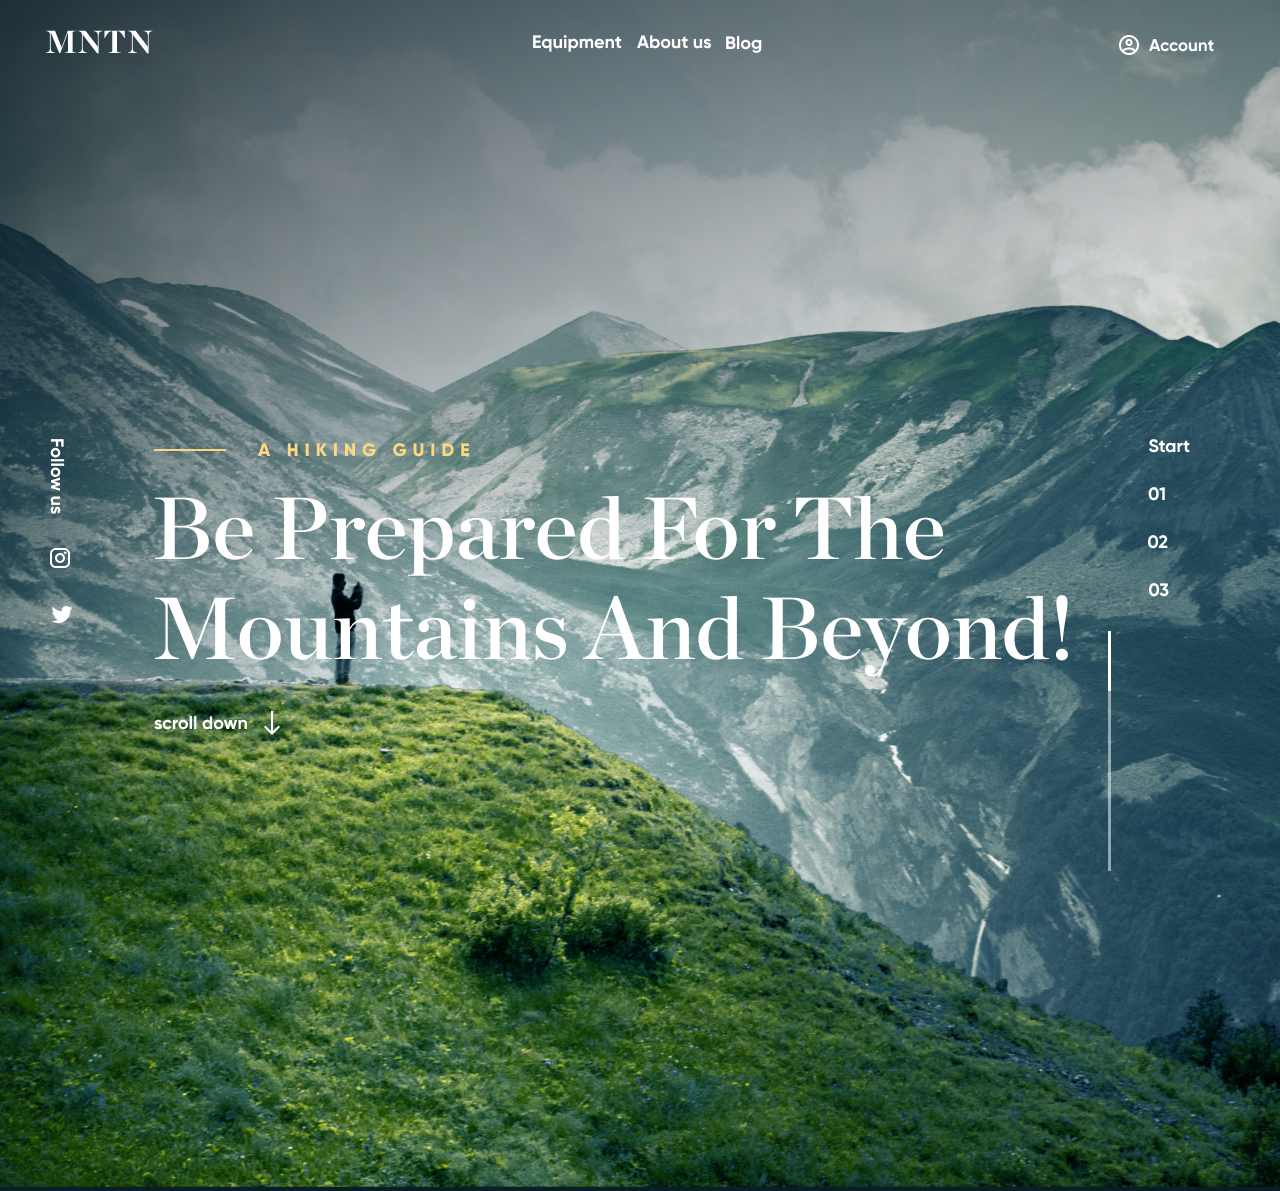
==== index.html @ 8c49572c "avance" ====
<!DOCTYPE html>
<html lang="en">
<head>
    <meta charset="UTF-8">
    <meta name="viewport" content="width=device-width, initial-scale=1.0">
    <title>MNTN</title>
    <link rel="stylesheet" href="./Styles/styles.css">
</head>
<body>

    <header>
        
        <!-- aquí va el logo MNTN  -->
        <!-- <span>Logo</span> -->  
        <!--    <img src="./Assests/img/logo.png" alt="Logo"> -->
        
        <div class="logo">
            <img src="./Assests/img/Logo.png" alt="Logo">
        </div>

        
        <!-- barra navegacion-->
        <nav>
            <!--    <span>Equipment</span> -->
            <!--    <span>About us</span>  -->
            <!-- <span>Blog</span> -->
            <ul>
                <li><img src="./Assests/img/Equipment0.png" alt="Equipment"></li>
                <li><img src="./Assests/img/About us.png" alt="About us"></li>
                <li><img src="./Assests/img/Blog.png" alt="Blog"></li>
            </ul>
        </nav>
        


        <div class="cuenta">
            <span>
                <img src="./Assests/img/Account.png" alt="ACCOUNT">
            </span>
        </div>
       
    </header>
      
    <section class="content">
        <div class="social">
            <ul>
                <li><img src="./Assests/img/Follow us.png" alt="Follow us"></li>
                <li><img src="./Assests/img/Vector.png" alt="Instagram"></li>
                <li><img src="./Assests/img/twitter.png" alt="Twitter"></li>
            </ul>
        </div>

        <div class="mensaje">
            <ul>
                <li><img src="./Assests/img/Group 17.png" alt="A Hiking Guide"></li>
                <li><img src="./Assests/img/Be prepared for the Mountains and beyond!.png" alt="Beprepared"></li>
                <li><img src="./Assests/img/Group 7.png" alt="scroll down"> </li>
            </ul>
        </div>

        <div class="secciones">
            <ul>
                <li><img src="./Assests/img/Start.png" alt="start"></li>
                <li><img src="./Assests/img/01.png" alt="01"></li>
                <li><img src="./Assests/img/02.png" alt="02"></li>
                <li><img src="./Assests/img/03.png" alt="03"></li>
            </ul>
            <img src="./Assests/img/Slider.png" alt="slider">
        </div>


    </section>


    <section class="fondo">
        <img class="cielo" src="./Assests/img/HG.png" alt="Cielo">
        <img class="montana" src="./Assests/img/MG.png" alt="Mountain">
        <img class="grama" src="./Assests/img/VG.png" alt="Grama">
        <img class="sombra"  src="./Assests/img/BG Hero.png" alt="sombra"> 
    </section>



    <footer>

    </footer>
</body>
</html>
---- Styles/styles.css ----
body{
    margin: 0;
    padding: 0;
    background-color: #0B1D26;

}

header{
    display: flex;
    flex-direction: row;
    justify-content: space-between;
    /*margin-top: 35px;*/
    width: 100%;
    position: relative;
    z-index: 2;
}

.logo{
  margin-left: 45px; 
  margin-top: 30px;
}

nav ul{
    display: flex;
    flex-direction: row;
    list-style: none;
    margin-top: 35px;
    }

nav ul li{
    display: inline-block;
    margin-right: 15px;
}


.cuenta{
    display: flex;
    flex-direction: row;
    margin-top: 33px;
    margin-right: 65px;
}

.content{
    display: flex;
    flex-direction: row;
    justify-content: space-between;
    width: 100;
    position: relative;
    margin-top: 350px;
    z-index: 2;
}

.social ul li{
    margin-left: 10px; 
    margin-bottom: 30px;
    list-style: none;
}

.mensaje ul li{
    margin-bottom: 30px;
    list-style: none;
}


.secciones ul li{
    margin-bottom: 30px;
    margin-right: 90px;
    list-style: none;
}

.fondo{
    position: relative;
    margin-top: -900px;
    z-index: 0;
}
.cielo{
    position: relative;
    margin-top: -100px;
    width: 100%;
}

.montana{
    margin-top: -400px;
    width: 100%;
}

.grama{
    margin-top: -724px;
    width: 100%;
}

.cielo, .montana, .grama{
    position: relative;
    z-index: 0;
}

.sombra{
    position: absolute;
    top: 0;
    left: 0;
    z-index: 0;
    width: 100%;
}
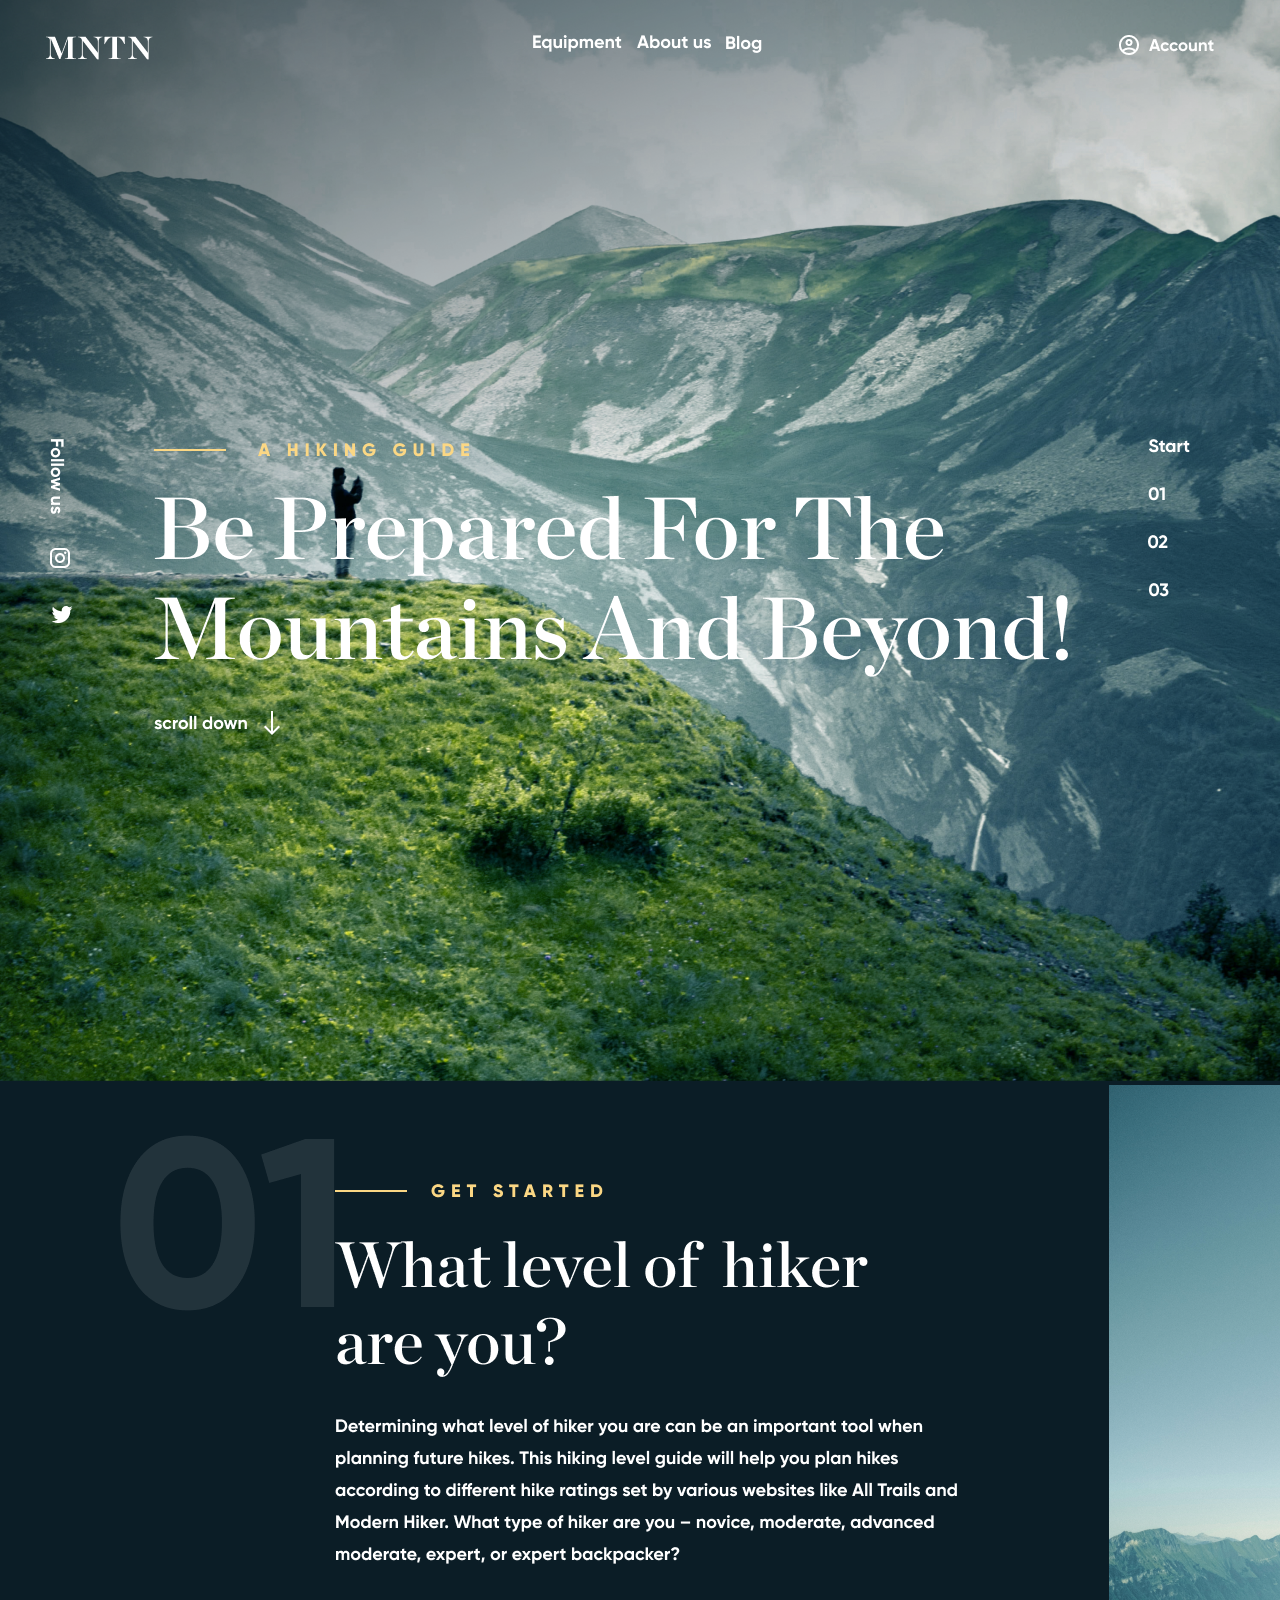
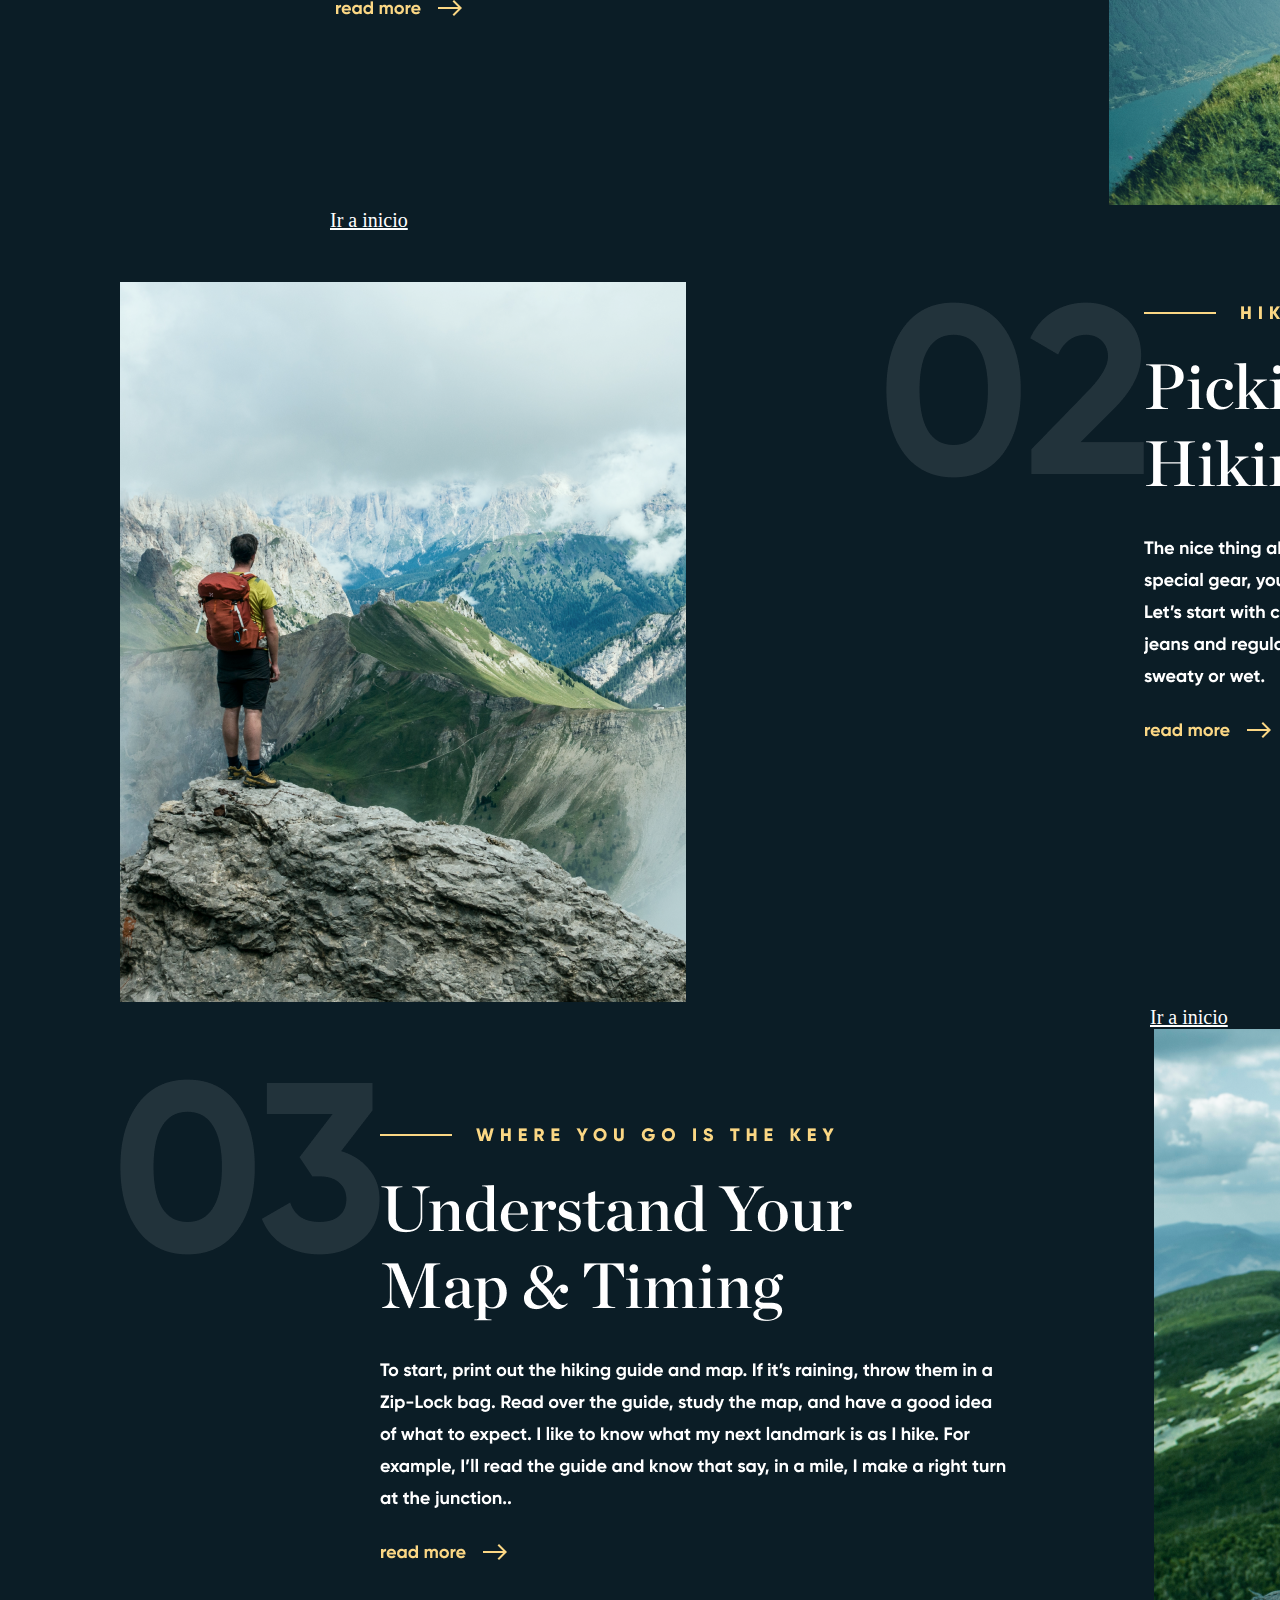
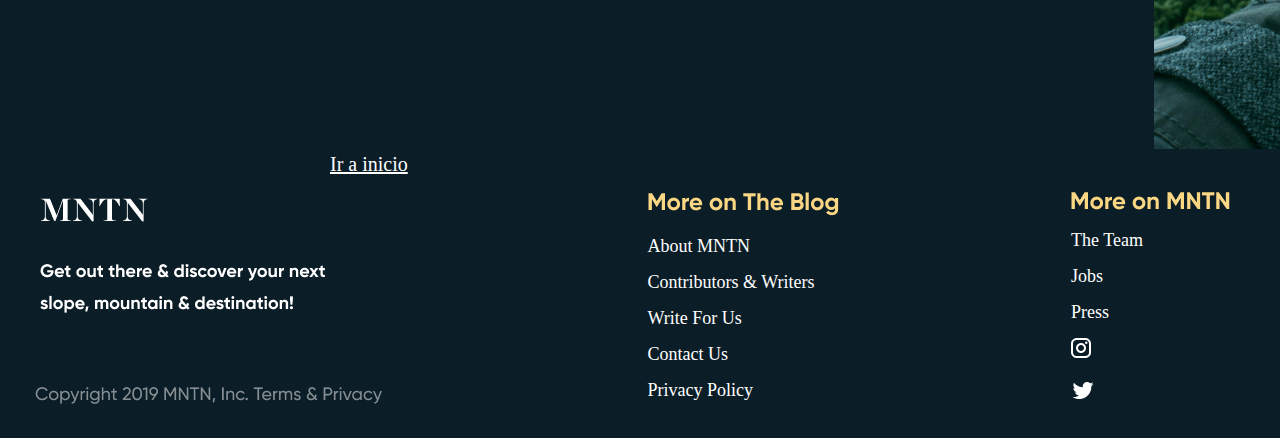
==== commit ccc4510f: "ultimos cambios" ====
--- a/index.html
+++ b/index.html
@@ -1,32 +1,28 @@
 <!DOCTYPE html>
-<html lang="en">
+<html lang="es">
 <head>
     <meta charset="UTF-8">
     <meta name="viewport" content="width=device-width, initial-scale=1.0">
     <title>MNTN</title>
+
+    <link rel="shortcut icon" href="./Assests/img/favicon.ico" type="image/x-icon">
     <link rel="stylesheet" href="./Styles/styles.css">
 </head>
+
 <body>
 
     <header>
-        
-        <!-- aquí va el logo MNTN  -->
-        <!-- <span>Logo</span> -->  
-        <!--    <img src="./Assests/img/logo.png" alt="Logo"> -->
-        
+                       
         <div class="logo">
             <img src="./Assests/img/Logo.png" alt="Logo">
         </div>
-
         
         <!-- barra navegacion-->
         <nav>
-            <!--    <span>Equipment</span> -->
-            <!--    <span>About us</span>  -->
-            <!-- <span>Blog</span> -->
+            
             <ul>
-                <li><img src="./Assests/img/Equipment0.png" alt="Equipment"></li>
-                <li><img src="./Assests/img/About us.png" alt="About us"></li>
+                <li><a href="./equipment.html"><img src="./Assests/img/Equipment0.png" alt="Equipment"></a></li>
+                <li><a href="./about.html"><img src="./Assests/img/About us.png" alt="About us"></a></li>
                 <li><img src="./Assests/img/Blog.png" alt="Blog"></li>
             </ul>
         </nav>
@@ -45,8 +41,8 @@
         <div class="social">
             <ul>
                 <li><img src="./Assests/img/Follow us.png" alt="Follow us"></li>
-                <li><img src="./Assests/img/Vector.png" alt="Instagram"></li>
-                <li><img src="./Assests/img/twitter.png" alt="Twitter"></li>
+                <li> <a href="https://www.instagram.com/" target="_blank"> <img src="./Assests/img/Vector.png" alt="Instagram"></a> </li> 
+                <li><a href="https://twitter.com/?lang=es" target="_blank"><img src="./Assests/img/twitter.png" alt="Twitter"></a></li>
             </ul>
         </div>
 
@@ -58,14 +54,14 @@
             </ul>
         </div>
 
+        
         <div class="secciones">
             <ul>
                 <li><img src="./Assests/img/Start.png" alt="start"></li>
-                <li><img src="./Assests/img/01.png" alt="01"></li>
-                <li><img src="./Assests/img/02.png" alt="02"></li>
-                <li><img src="./Assests/img/03.png" alt="03"></li>
+                <li><a href="#uno"><img src="./Assests/img/01.png" alt="01"></a></li>
+                <li><a href="#dos"><img src="./Assests/img/02.png" alt="02"></a></li>
+                <li><a href="#tres"><img src="./Assests/img/03.png" alt="03"></a></li>
             </ul>
-            <img src="./Assests/img/Slider.png" alt="slider">
         </div>
 
 
@@ -79,10 +75,89 @@
         <img class="sombra"  src="./Assests/img/BG Hero.png" alt="sombra"> 
     </section>
 
+    <section id="uno"class="principal">
+        <div class="imagen1">
+            <img src="./Assests/img/01 Equipment.png" alt="01">
+        </div>
+        <div class="imagen2">
+            <img src="./Assests/img/01 Content.png" alt="01 contenido">
+        </div>
+        <div class="imagen3">
+            <img src="./Assests/img/01 01.png" alt="02">
+        </div>
+    </section>
 
+    <div class="ir">
+        <a href="#">Ir a inicio</a>
+    </div>
+        
+     
 
+    <section id="dos"class="principal2">
+        <div class="imagen21">
+            <img src="./Assests/img/0202.png" alt="02">
+        </div>
+        <div class="imagen22">
+            <img src="./Assests/img/02 Equipment.png" alt="02">
+        </div>
+        <div class="imagen23">
+            <img src="./Assests/img/02 Content.png" alt="02 contenido">
+        </div>   
+    </section>
+
+    <div class="ir2">
+        <a href="#">Ir a inicio</a>
+    </div>
+
+    <section id="tres"class="principal3">
+        <div class="imagen31">
+            <img src="./Assests/img/03 Equipment.png" alt="03">
+        </div>
+        <div class="imagen32">
+            <img src="./Assests/img/03 Content.png" alt="03 contenido">
+        </div>
+        <div class="imagen33">
+            <img src="./Assests/img/0303.png" alt="03">
+        </div>
+    </section>
+
+    <div class="ir">
+        <a href="#">Ir a inicio</a>
+    </div>
+
+    
     <footer>
+        <div class="copyright">
+            <ul>
+                <li><img src="./Assests/img/Logo.png" alt="Logo"></li>
+                <li><img src="./Assests/img/Get out there & discover your next slope, mountain & destination!.png" alt="Get out"></li>
+            </ul>
+            <img class="privacy" src="./Assests/img/Copyright 2019 MNTN, Inc. Terms & Privacy.png" alt="Copyright"></li>
+        </div>
 
+        <div class="Moreontheblog">
+            <ul>
+                <li><img src="./Assests/img/More on The Blog.png" alt="Moreon the blog"></li>
+                <li>About MNTN</li>
+                <li>Contributors & Writers</li>
+                <li>Write For Us</li>
+                <li>Contact Us</li>
+                <li>Privacy Policy</li>
+            </ul>
+        </div>
+
+        <div class="MoreonMNTN">
+            <ul>
+                <li><img src="./Assests/img/More on MNTN.png" alt="More on MNTN"></li>
+                <li>The Team</li>
+                <li>Jobs</li>
+                <li>Press</li>
+                <li> <a href="https://www.instagram.com/" target="_blank"> <img src="./Assests/img/Vector.png" alt="Instagram"></a> </li> 
+                <li><a href="https://twitter.com/?lang=es" target="_blank"><img src="./Assests/img/twitter.png" alt="Twitter"></a></li>
+            </ul>
+        </div>
     </footer>
+
 </body>
+
 </html>--- a/Styles/styles.css
+++ b/Styles/styles.css
@@ -102,3 +102,124 @@
     width: 100%;
 }
 
+
+footer{
+display: flex;
+flex-direction: row;
+justify-content:space-between;
+}
+
+.copyright ul li{
+    margin-bottom: 30px;
+    margin-right: 90px;
+    list-style: none;
+}
+
+
+.Moreontheblog ul li{
+    padding-bottom: 15px ;
+    color: white;     
+    font-size: 18px ;
+    list-style: none;
+}
+
+.MoreonMNTN ul li{
+   padding-bottom: 15px ;
+   margin-right: 50px;
+   color: white;
+   font-size: 18px ;
+   list-style: none;
+}
+
+.privacy{
+margin-left: 35px;
+margin-top: 40px;
+}
+
+.principal{
+    display: flex;
+    margin-left: 60px;
+    max-width: 100%;
+}
+
+.imagen1 {
+    margin-top: 50px;
+    margin-left: 60px; 
+}
+
+.imagen2 {
+    position: relative;
+    margin-right: 20px ;
+    top: 95px;
+}
+
+.imagen3 {
+    margin-left: 10%/* Coloca la imagen 3 a la derecha de la imagen 2 */
+}
+
+
+.principal2{
+    display: flex;
+    margin-left: 60px;
+    max-width: 100%;
+}
+      
+.imagen21 {
+    margin-top: 50px;
+    margin-left: 60px; 
+}
+      
+.imagen22 {
+    position: relative;
+    margin-top: 70px;
+    margin-left: 200px;
+}
+      
+.imagen23 {
+    margin-top: 70px;
+    margin-right: 50px ;
+}
+
+.principal3{
+    display: flex;
+    margin-left: 60px;
+    max-width: 100%;
+   }
+          
+.imagen31 {
+    margin-top: 50px;
+    margin-left: 60px; 
+}
+          
+.imagen32 {
+    position: relative;
+    margin-right: 20px ;
+    top: 95px;
+}
+
+.imagen33 {
+   margin-left: 10%/* Coloca la imagen 3 a la derecha de la imagen 2 */
+
+}
+
+.ir a{
+    margin-left:  330px;
+    color: white;
+    font-size: 20px ;
+    transition: background-color 0.3s; 
+}
+
+.ir a:hover {
+    background-color: #0056b3; /* Cambia el color de fondo al pasar el ratón por encima */
+}
+
+.ir2 a{
+    margin-left: 1150px;
+    color: white;
+    font-size: 20px ;
+    transition: background-color 0.3s; 
+}
+
+.ir2 a:hover {
+    background-color: #0056b3; /* Cambia el color de fondo al pasar el ratón por encima */
+}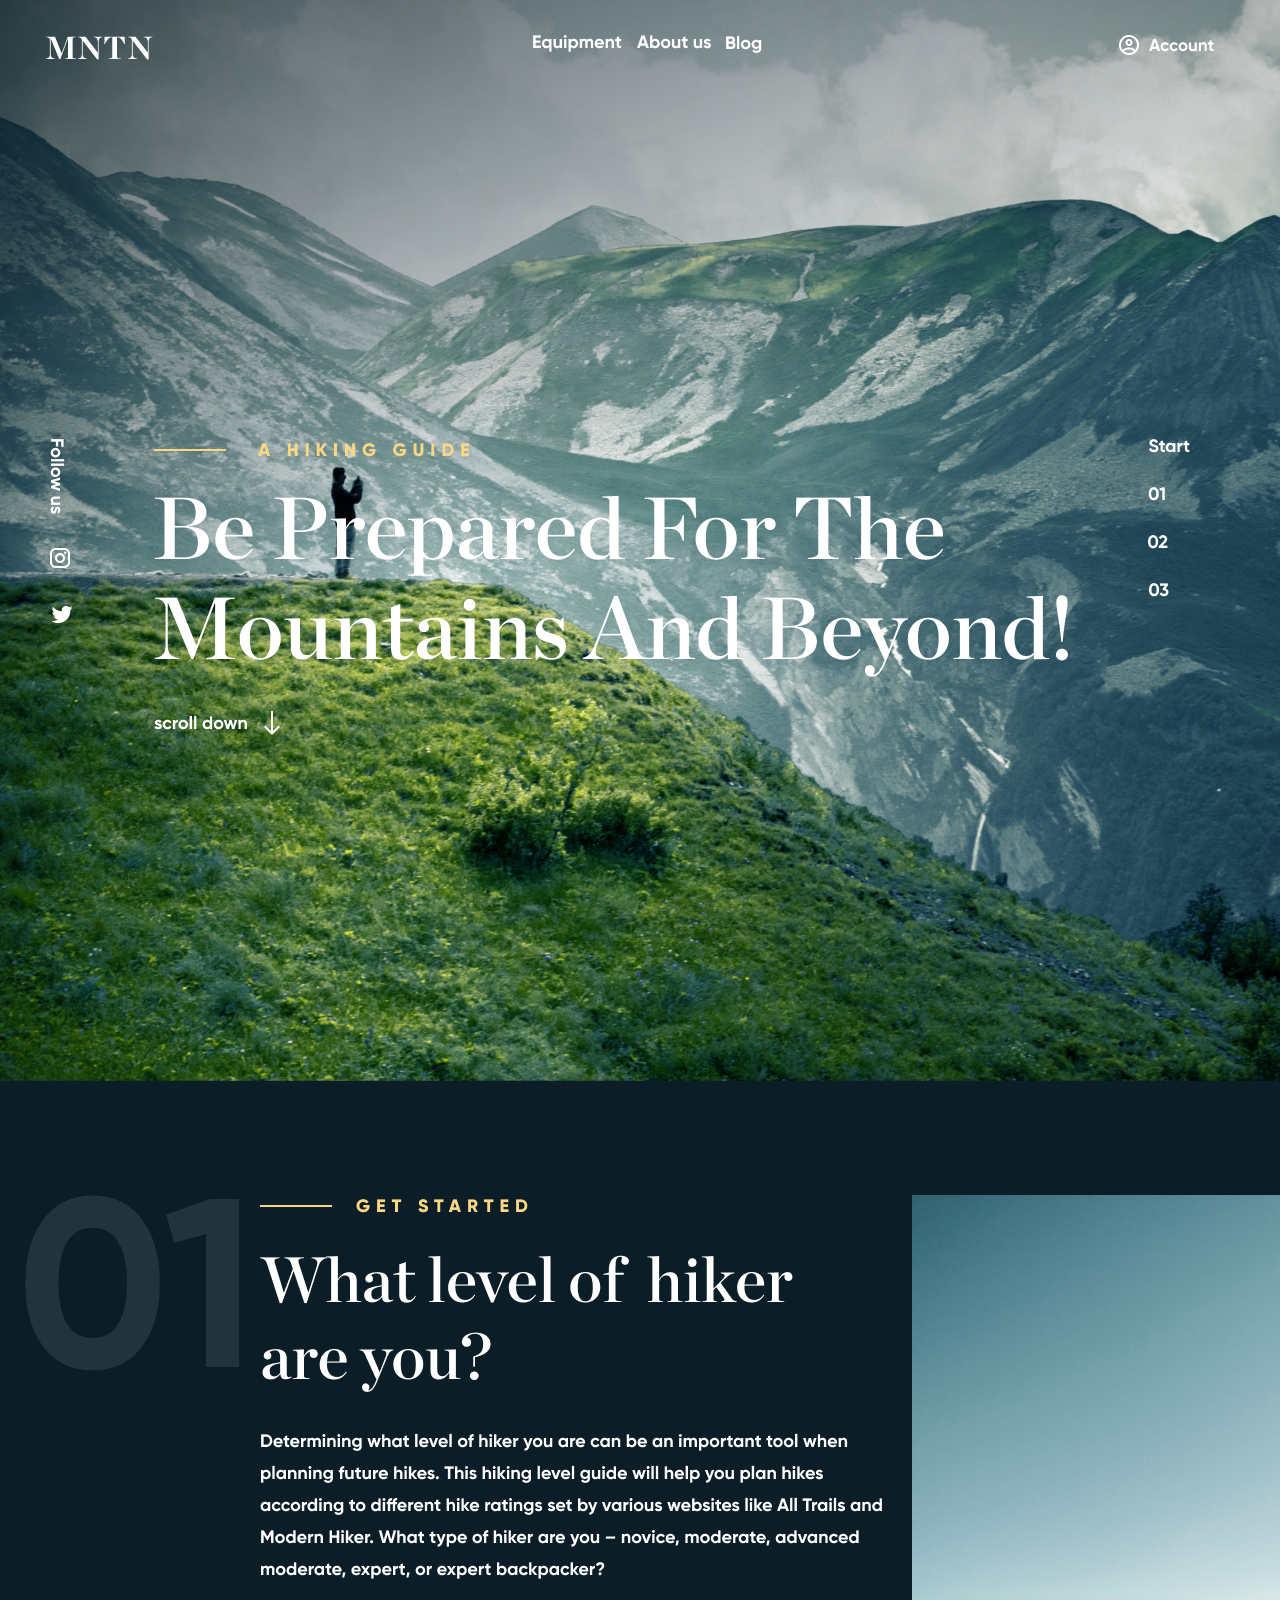
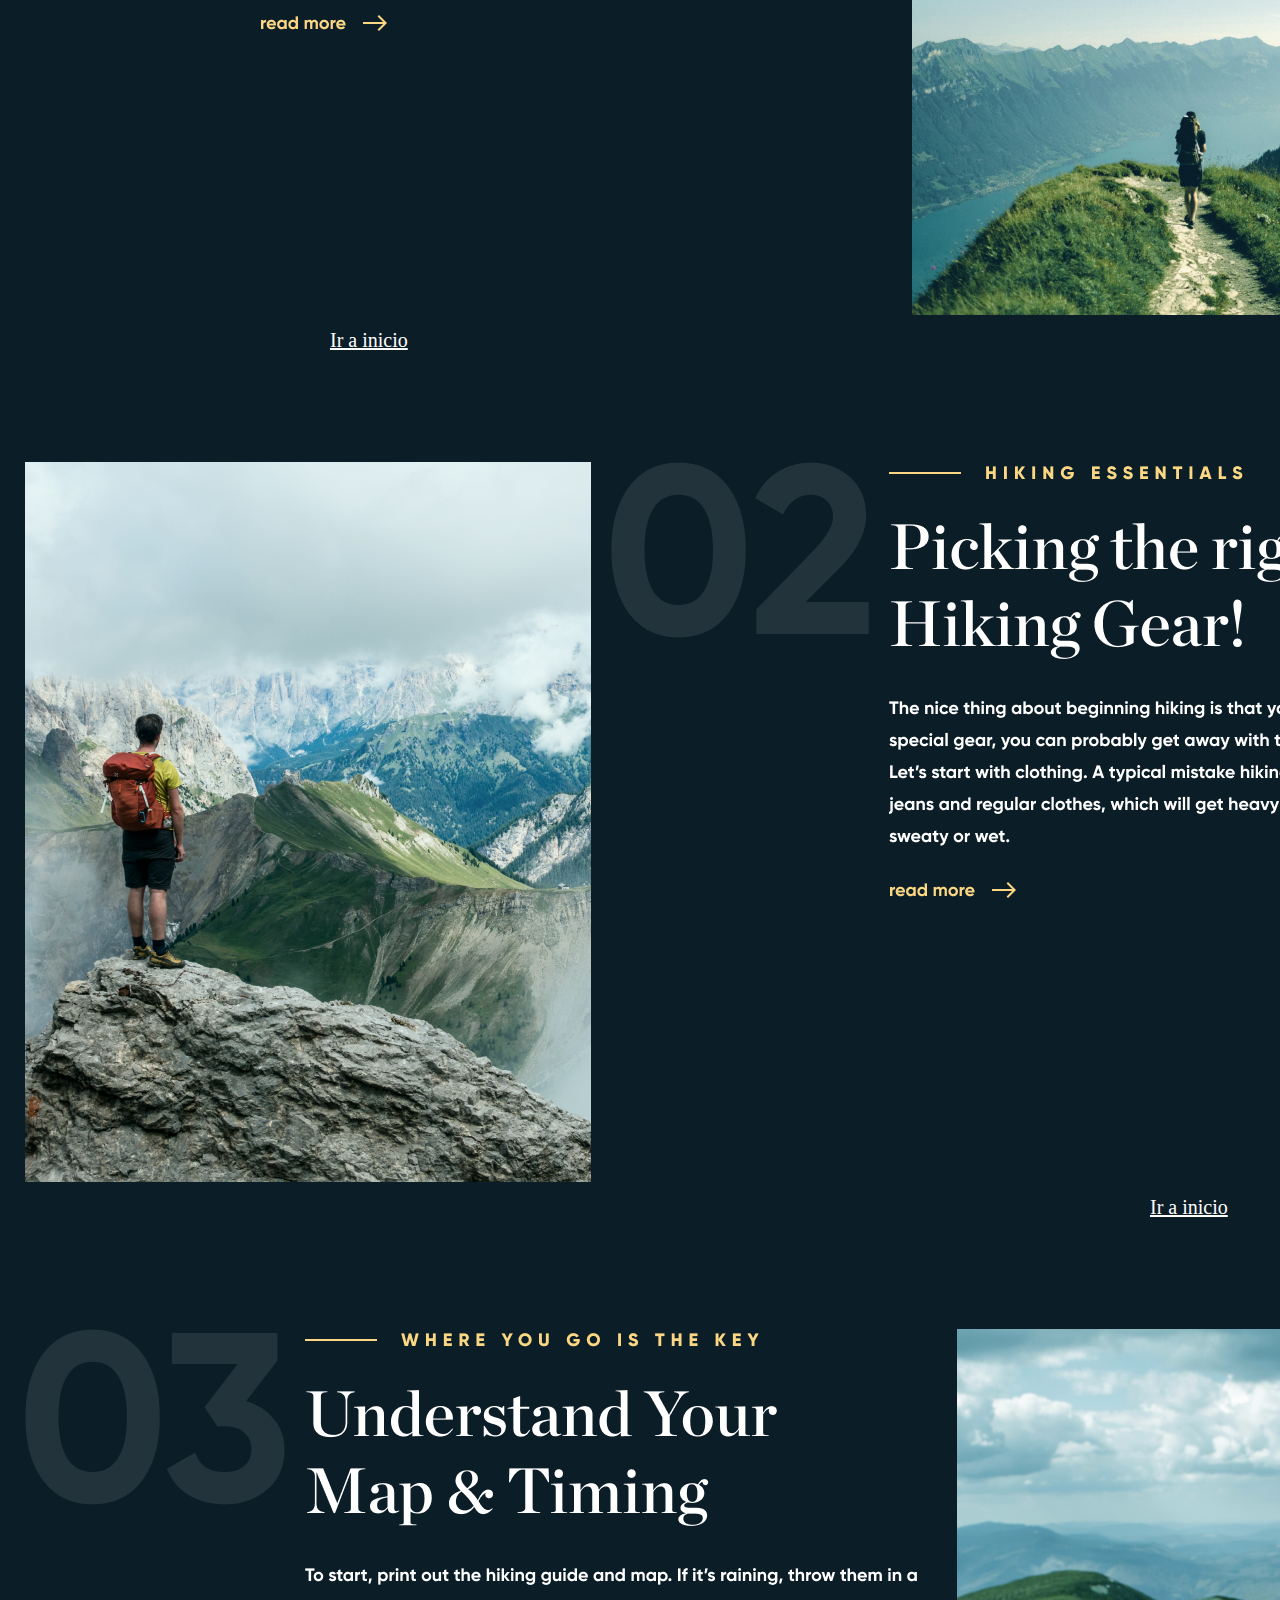
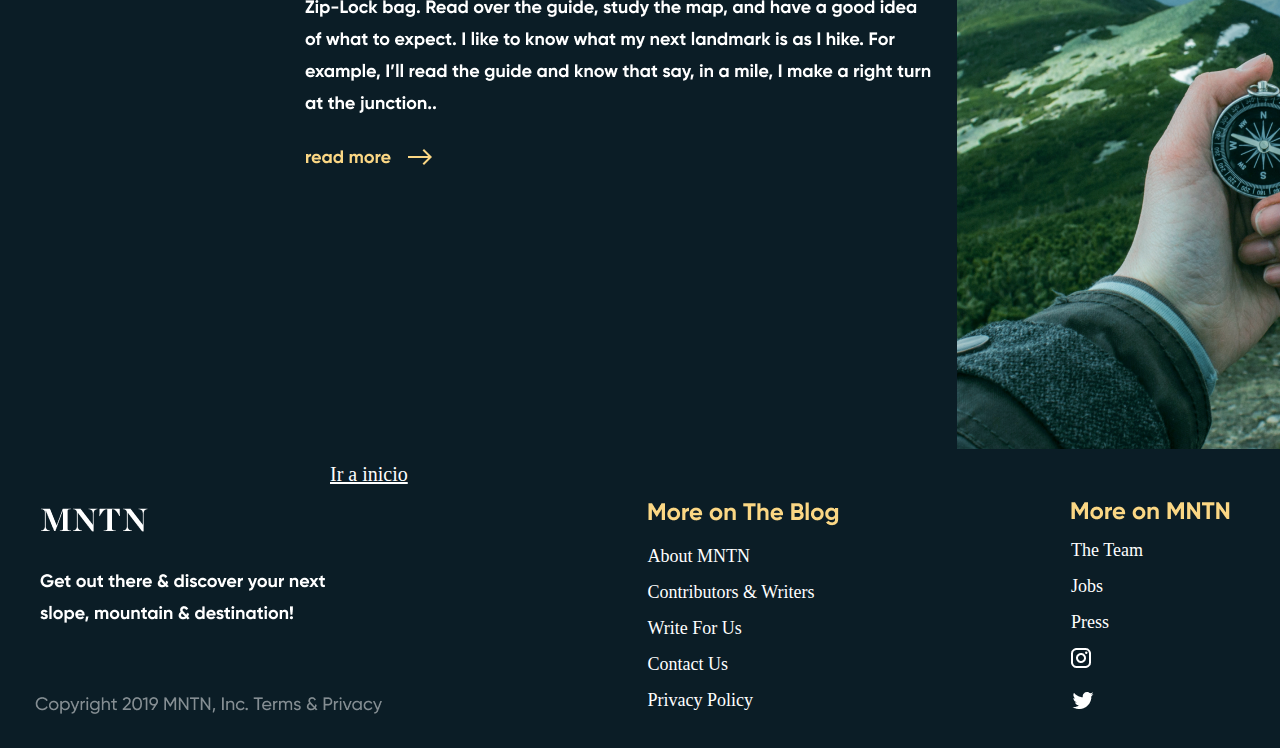
==== commit a22977d5: "Entrega feliz" ====
--- a/index.html
+++ b/index.html
@@ -75,15 +75,17 @@
         <img class="sombra"  src="./Assests/img/BG Hero.png" alt="sombra"> 
     </section>
 
-    <section id="uno"class="principal">
-        <div class="imagen1">
-            <img src="./Assests/img/01 Equipment.png" alt="01">
-        </div>
-        <div class="imagen2">
-            <img src="./Assests/img/01 Content.png" alt="01 contenido">
-        </div>
-        <div class="imagen3">
-            <img src="./Assests/img/01 01.png" alt="02">
+    <section id="uno" class="principal">
+        <div class="principalinterno">
+            <div class="imagen1">
+                <img src="./Assests/img/01 Equipment.png" alt="01">
+            </div>
+            <div class="imagen2">
+                 <img src="./Assests/img/01 Content.png" alt="01 contenido">
+            </div>
+            <div class="imagen3">
+                <img src="./Assests/img/01 01.png" alt="02">
+            </div>
         </div>
     </section>
 
@@ -94,15 +96,17 @@
      
 
     <section id="dos"class="principal2">
-        <div class="imagen21">
-            <img src="./Assests/img/0202.png" alt="02">
+        <div class="principalinterno2">
+            <div class="imagen21">
+                 <img src="./Assests/img/0202.png" alt="02">
+            </div>
+            <div class="imagen22">
+                <img src="./Assests/img/02 Equipment.png" alt="02">
+            </div>
+            <div class="imagen23">
+                 <img src="./Assests/img/02 Content.png" alt="02 contenido">
+            </div>   
         </div>
-        <div class="imagen22">
-            <img src="./Assests/img/02 Equipment.png" alt="02">
-        </div>
-        <div class="imagen23">
-            <img src="./Assests/img/02 Content.png" alt="02 contenido">
-        </div>   
     </section>
 
     <div class="ir2">
@@ -110,14 +114,16 @@
     </div>
 
     <section id="tres"class="principal3">
-        <div class="imagen31">
-            <img src="./Assests/img/03 Equipment.png" alt="03">
-        </div>
-        <div class="imagen32">
-            <img src="./Assests/img/03 Content.png" alt="03 contenido">
-        </div>
-        <div class="imagen33">
-            <img src="./Assests/img/0303.png" alt="03">
+        <div class="principalinterno3">
+            <div class="imagen31">
+                <img src="./Assests/img/03 Equipment.png" alt="03">
+            </div>
+            <div class="imagen32">
+                <img src="./Assests/img/03 Content.png" alt="03 contenido">
+            </div>
+            <div class="imagen33">
+                <img src="./Assests/img/0303.png" alt="03">
+            </div>
         </div>
     </section>
 
--- a/Styles/styles.css
+++ b/Styles/styles.css
@@ -137,70 +137,69 @@
 }
 
 .principal{
-    display: flex;
-    margin-left: 60px;
-    max-width: 100%;
-}
-
-.imagen1 {
-    margin-top: 50px;
-    margin-left: 60px; 
-}
-
-.imagen2 {
-    position: relative;
-    margin-right: 20px ;
-    top: 95px;
-}
-
-.imagen3 {
-    margin-left: 10%/* Coloca la imagen 3 a la derecha de la imagen 2 */
-}
+ width: 100%;
+ display: inline-flex;
+ margin-top: 100px;
+}
+
+
+.principalinterno{
+    display:flex;
+    width: 100%;
+    margin-right: 15px;
+    margin-left: 15px;
+}
+
+
+.imagen1, .imagen2, .imagen3{
+    flex: 1;
+    padding: 10px;
+    width: 100%;
+}
+
 
 
 .principal2{
-    display: flex;
-    margin-left: 60px;
-    max-width: 100%;
-}
-      
-.imagen21 {
-    margin-top: 50px;
-    margin-left: 60px; 
-}
-      
-.imagen22 {
-    position: relative;
-    margin-top: 70px;
-    margin-left: 200px;
-}
-      
-.imagen23 {
-    margin-top: 70px;
-    margin-right: 50px ;
+    width: 100%;
+    display: inline-flex;
+    margin-top: 100px;
+   
+}
+
+.principalinterno2{
+    display:flex;
+    width: 100%;
+    margin-right: 15px;
+    margin-left: 15px;
+}
+
+.imagen21, .imagen22, .imagen23{
+    flex: 1;
+    padding: 10px;
+    width: 100%;
 }
 
 .principal3{
-    display: flex;
-    margin-left: 60px;
-    max-width: 100%;
-   }
-          
-.imagen31 {
-    margin-top: 50px;
-    margin-left: 60px; 
-}
-          
-.imagen32 {
-    position: relative;
-    margin-right: 20px ;
-    top: 95px;
-}
-
-.imagen33 {
-   margin-left: 10%/* Coloca la imagen 3 a la derecha de la imagen 2 */
-
-}
+    width: 100%;
+    display: inline-flex;
+    margin-top: 100px;
+   
+}
+
+.principalinterno3{
+    display:flex;
+    width: 100%;
+    margin-right: 15px;
+    margin-left: 15px;
+}
+
+
+.imagen31, .imagen32, .imagen33{
+    flex: 1;
+    padding: 10px;
+    width: 100%;
+}
+
 
 .ir a{
     margin-left:  330px;
